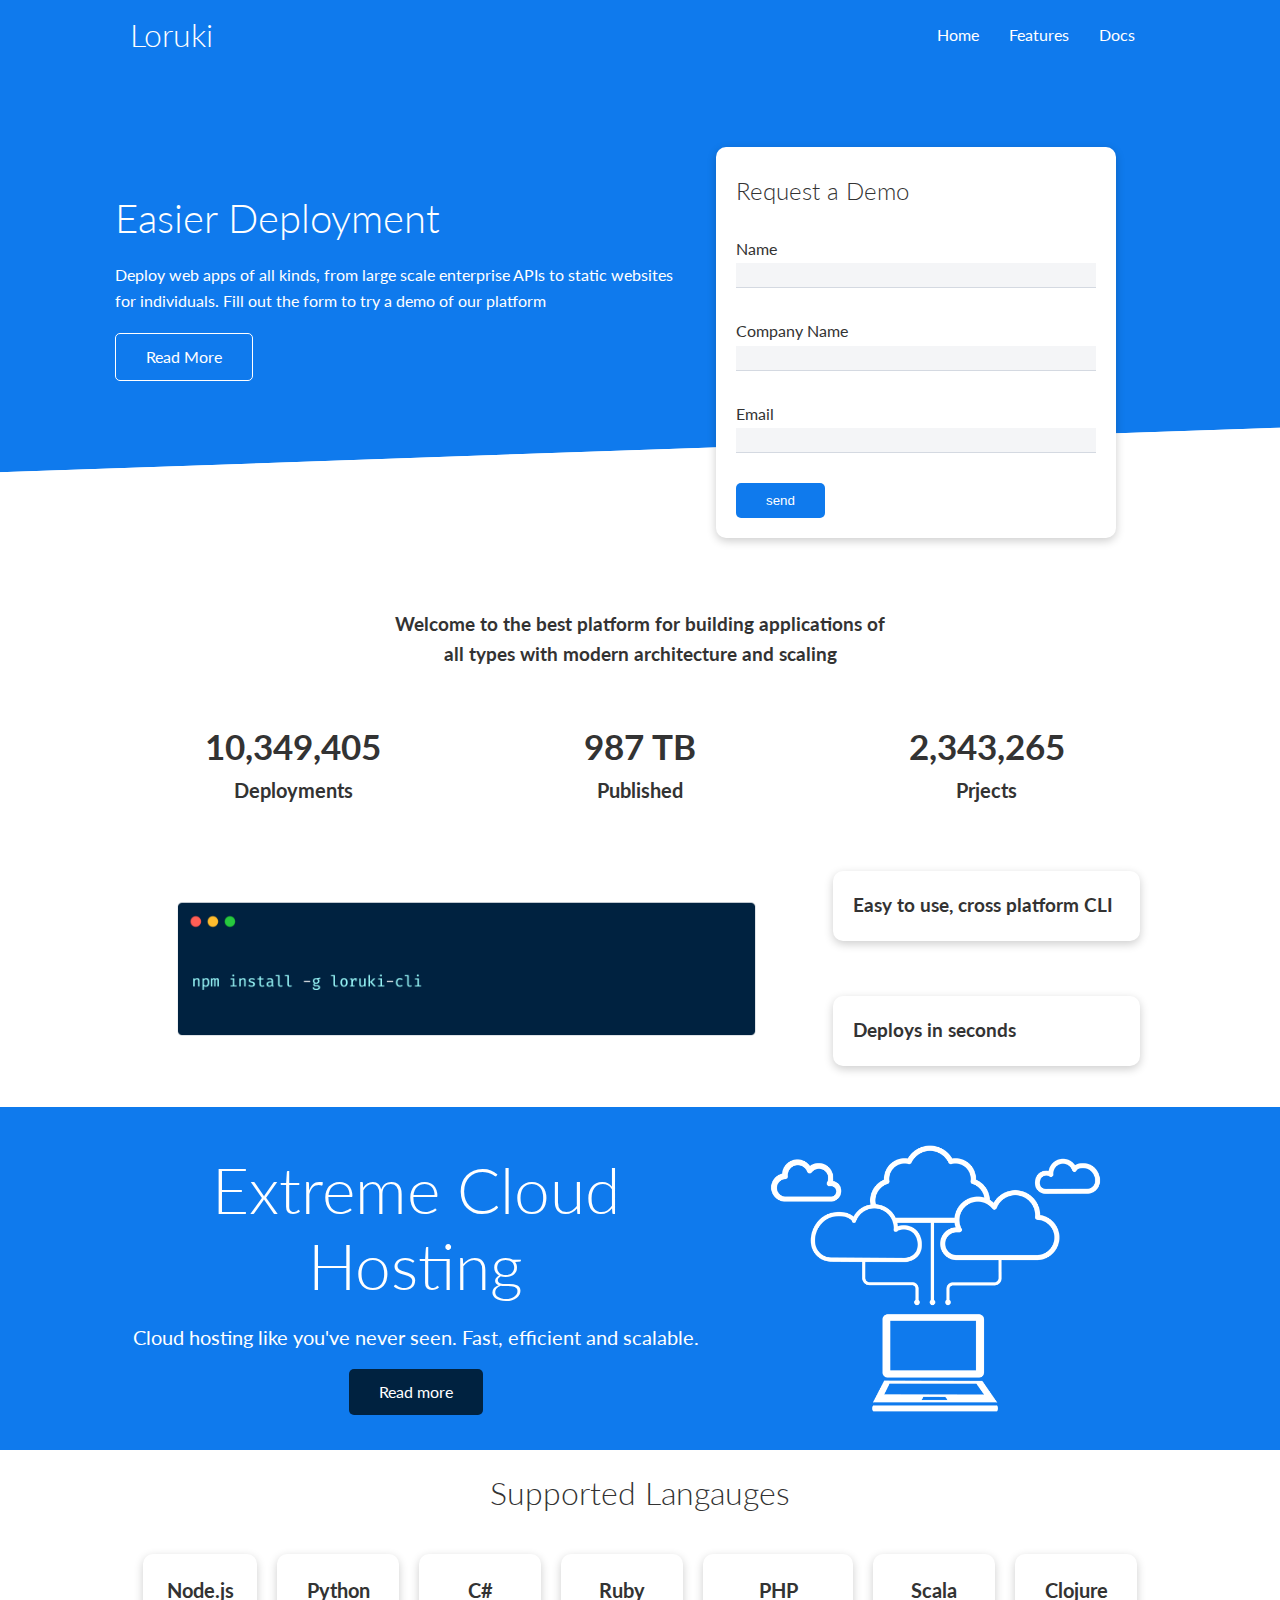
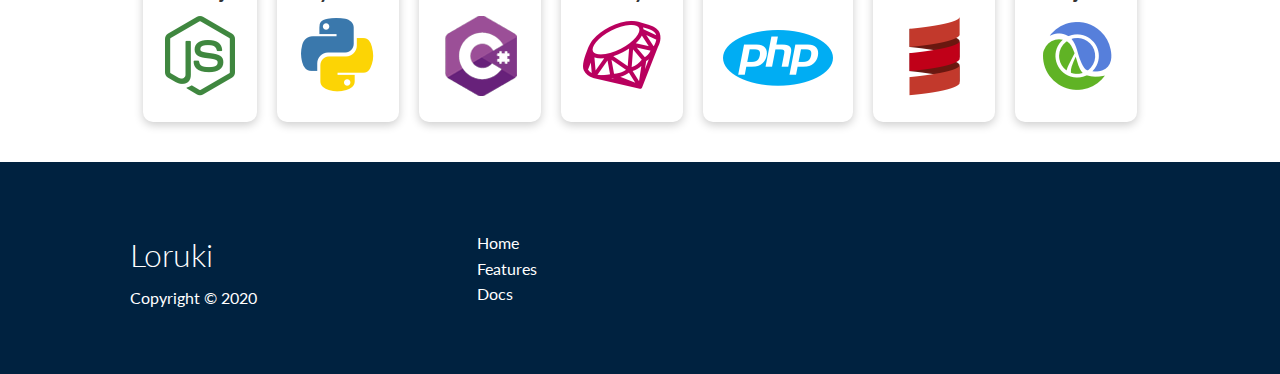
==== tut02 - Build Responsive Website/loruki-website/index.html @ 459d168e "Renamed a folder. Stopped at @1:16:18 in video" ====
<!DOCTYPE html>
<html lang="en">
<head>
    <meta charset="UTF-8">
    <meta http-equiv="X-UA-Compatible" content="IE=edge">
    <meta name="viewport" content="width=device-width, initial-scale=1.0">
    <link rel="stylesheet" href="https://cdnjs.cloudflare.com/ajax/libs/font-awesome/6.1.1/css/all.min.css" integrity="sha512-KfkfwYDsLkIlwQp6LFnl8zNdLGxu9YAA1QvwINks4PhcElQSvqcyVLLD9aMhXd13uQjoXtEKNosOWaZqXgel0g==" crossorigin="anonymous" referrerpolicy="no-referrer" />
    <link rel="stylesheet" href="css/main.css">
    <title>Loruki | Cloud Hosting For Everyone</title>
</head>
<body>
    <!-- Navbar -->
    <div class="navbar">
        <div class="container flex">
            <h1 class="logo">Loruki</h1>
            <nav>
                <ul>
                    <li><a href="index.html">Home</a></li>
                    <li><a href="features.html">Features</a></li>
                    <li><a href="docs.html">Docs</a></li>
                </ul>
            </nav>
        </div>
    </div>
    <section class="showcase">
        <div class="container grid">
            <div class="showcase-text">
                <h1>Easier Deployment</h1>
                <p>Deploy web apps of all kinds, from large scale enterprise APIs to static websites for individuals. Fill out the form to try a demo of our platform</p>
                <a href="features.html" class="btn btn-outline">Read More</a>
            </div>
            <div class="showcase-form card">
                <h2>Request a Demo</h2>
                <form>
                    <div class="form-control">
                        <label for="name">Name</label>
                        <input type="text" name="name" id="name"  required>
                    </div>
                    <div class="form-control">
                        <label for="company">Company Name</label>
                        <input type="text" name="company" id="company" required>
                    </div>
                    <div class="form-control">
                        <label for="email">Email</label>
                        <input type="email" name="email" id="email" required>
                    </div>
                    <input type="submit" value="send" class="btn btn-primary">
                </form>
            </div>
        </div>
    </section>

    <section class="stats">
        <div class="container">
            <h3 class="stats-heading text-center my-1">
                Welcome to the best platform for building applications of all types with modern architecture and scaling
            </h3>
            
            <div class="grid grid-3 text-center my-4">
                <div>
                    <i class="fas fa-server fa-3x"></i>
                    <h3>10,349,405</h3>
                    <p class="text-secondary">Deployments</p>
                </div>
                <div>
                    <i class="fas fa-upload fa-3x"></i>
                    <h3>987 TB</h3>
                    <p class="text-secondary">Published</p>
                </div>
                <div>
                    <i class="fas fa-project-diagram fa-3x"></i>
                    <h3>2,343,265</h3>
                    <p class="text-secondary">Prjects</p>
                </div>
            </div>
        </div>
    </section>
    
    <!-- Cli -->
    <section class="cli">
        <div class="container grid">
            <img src="images/cli.png" alt="Image of npm installing loruki cli globally">
            <div class="card">
                <h3>Easy to use, cross platform CLI</h3>
            </div>
            <div class="card">
                <h3>Deploys in seconds</h3>
            </div>
        </div>
    </section>
    
    <!-- Cloud -->
    <section class="cloud bg-primary my-2 py-2">
        <div class="container grid">
            <div class="text-center">
                <h2 class="lg">Extreme Cloud Hosting</h2>
                <p class="lead my-1">Cloud hosting like you've never seen. Fast, efficient and scalable.</p>
                <a href="features.html" class="btn btn-dark">Read more</a>
            </div>
            <img src="images/cloud.png" alt="Images of clouds with lines leading to a laptop">
        </div>
    </section>

    <!-- Langauges -->
    <section class="languages">
        <h2 class="md text-center my-2">
            Supported Langauges
        </h2>
        <div class="container flex">
            <div class="card">
                <h4>Node.js</h4>
                <img src="images/logos/node.png" alt="">
            </div>
            <div class="card">
                <h4>Python</h4>
                <img src="images/logos/python.png" alt="">
              </div>
              <div class="card">
                <h4>C#</h4>
                <img src="images/logos/csharp.png" alt="">
              </div>
              <div class="card">
                <h4>Ruby</h4>
                <img src="images/logos/ruby.png" alt="">
              </div>
              <div class="card">
                <h4>PHP</h4>
                <img src="images/logos/php.png" alt="">
              </div>
              <div class="card">
                <h4>Scala</h4>
                <img src="images/logos/scala.png" alt="">
              </div>
              <div class="card">
                <h4>Clojure</h4>
                <img src="images/logos/clojure.png" alt="">
              </div>
        </div>
    </section>
    
    <!-- Footer -->
    <footer class="footer bg-dark py-5">
        <div class="container grid grid-3">
            <div>
                <h1>Loruki</h1>
                <p>Copyright &copy; 2020</p>
            </div>
            <nav>
                <ul>
                    <li><a href="index.html">Home</a></li>
                    <li><a href="features.html">Features</a></li>
                    <li><a href="docs.html">Docs</a></li>
                </ul>
            </nav>
            <div class="social">
                <a href="#"><i class="fab fa-github fz-2x"></i></a>
                <a href="#"><i class="fab fa-facebook fa-2x"></i></a>
                <a href="#"><i class="fab fa-instagram fa-2x"></i></a>
                <a href="#"><i class="fab fa-twitter fa-2x"></i></a>
            </div>
        </div>
    </footer>
</body>
</html>
---- tut02 - Build Responsive Website/loruki-website/css/main.css ----
/* Utilities*/
@import url("https://fonts.googleapis.com/css2?family=Lato:wght@300&family=Roboto:ital,wght@0,300;0,700;1,300;1,700&display=swap");
.container {
  max-width: 1100px;
  margin: 0 auto;
  overflow: auto;
  padding: 0 40px;
}

.flex {
  display: flex;
  justify-content: center;
  align-items: center;
  height: 100%;
}

.grid {
  display: grid;
  grid-template-columns: repeat(2, 1fr);
  gap: 20px;
  justify-content: center;
  align-items: center;
  height: 100%;
}

.grid-3 {
  grid-template-columns: repeat(3, 1fr);
}

.card {
  color: #333;
  background-color: #fff;
  border-radius: 10px;
  box-shadow: 0 3px 10px rgba(0, 0, 0, 0.2);
  padding: 20px;
  margin: 10px;
}

.btn {
  display: inline-block;
  padding: 10px 30px;
  cursor: pointer;
  background: #0f7aed;
  color: #fff;
  border: none;
  border-radius: 5px;
}
.btn:hover {
  transform: scale(0.98);
}

.btn-outline {
  background-color: transparent;
  border: 1px white solid;
}
.btn-outline a {
  color: #fff;
}

/* Backgrounds & Colored Buttons*/
.bg-primary, .btn-primary {
  background-color: #0f7aed;
  color: #fff;
}
.bg-primary a, .btn-primary a {
  color: #fff;
}

.bg-secondary, .btn-secondary {
  background-color: #1c3fa8;
  color: #fff;
}
.bg-secondary a, .btn-secondary a {
  color: #fff;
}

.bg-light, .btn-light {
  background-color: #f4f4f4;
  color: #333;
}
.bg-light a, .btn-light a {
  color: #333;
}

.bg-dark, .btn-dark {
  background-color: #002240;
  color: #fff;
}
.bg-dark a, .btn-dark a {
  color: #fff;
}

/* Text sizes*/
.lead {
  font-size: 20px;
}

.sm {
  font-size: 1rem;
}

.md {
  font-size: 2rem;
}

.lg {
  font-size: 4rem;
}

.xl {
  font-size: 3rem;
}

.text-center {
  text-align: center;
}

/* Margins */
.m-1 {
  margin: 1rem;
}

.m-2 {
  margin: 1.5rem;
}

.m-3 {
  margin: 2rem;
}

.m-4 {
  margin: 3rem;
}

.m-5 {
  margin: 4rem;
}

.my-1 {
  margin: 1rem 0;
}

.my-2 {
  margin: 1.5rem 0;
}

.my-3 {
  margin: 2rem 0;
}

.my-4 {
  margin: 3rem 0;
}

.my-5 {
  margin: 4rem 0;
}

/* Padding */
.p-1 {
  padding: 1rem;
}

.p-2 {
  padding: 1.5rem;
}

.p-3 {
  padding: 2rem;
}

.p-4 {
  padding: 3rem;
}

.p-5 {
  padding: 4rem;
}

.py-1 {
  padding: 1rem 0;
}

.py-2 {
  padding: 1.5rem 0;
}

.py-3 {
  padding: 2rem 0;
}

.py-4 {
  padding: 3rem 0;
}

.py-5 {
  padding: 4rem 0;
}

* {
  box-sizing: border-box;
  padding: 0;
  margin: 0;
}

body {
  font-family: "Lato", sans-serif;
  color: #333;
  line-height: 1.6;
}

ul {
  list-style-type: none;
}

a {
  text-decoration: none;
  color: #333;
}

h1, h2 {
  font-weight: 300;
  line-height: 1.2;
  margin: 10px 0;
}

img {
  width: 100%;
}

/* Navbar */
.navbar {
  background-color: #0f7aed;
  color: #fff;
  height: 70px;
}
.navbar .flex {
  justify-content: space-between;
}
.navbar ul {
  display: flex;
}
.navbar a {
  color: white;
  padding: 10px;
  margin: 0 5px;
}
.navbar a:hover {
  border-bottom: 2px #fff solid;
}

/* Showcase */
.showcase {
  height: 425px;
  background-color: #0f7aed;
  color: #fff;
  position: relative;
}
.showcase::before, .showcase::after {
  content: "";
  position: absolute;
  height: 115px;
  bottom: -70px;
  right: 0;
  left: 0;
  background-color: white;
  transform: skewY(-2deg);
  -webkit-transform: skewY(-2deg);
  -moz-transform: skewY(-2deg);
  -ms-transform: skewY(-2deg);
}
.showcase h1 {
  font-size: 40px;
}
.showcase p {
  margin: 20px 0;
}
.showcase .grid {
  grid-template-columns: 55% 45%;
  gap: 30px;
  overflow: visible;
}

.showcase-form {
  position: relative;
  top: 60px;
  width: 400px;
  z-index: 100;
}
.showcase-form .form-control {
  margin: 30px 0;
}
.showcase-form label {
  font-size: 16px;
}
.showcase-form input[type=text], .showcase-form input[type=email] {
  border: none;
  background: rgba(180, 190, 203, 0.15);
  border-bottom: 1px solid rgba(180, 190, 203, 0.5);
  width: 100%;
  padding: 3px;
  font-size: 16px;
}
.showcase-form input[type=text]:focus, .showcase-form input[type=email]:focus {
  outline: none;
}

/* Stats */
.stats {
  padding-top: 115px;
}
.stats .grid h3 {
  font-size: 35px;
}
.stats .grid p {
  font-size: 20px;
  font-weight: bold;
}

.stats-heading {
  max-width: 500px;
  margin: auto;
}

/*Cli*/
.cli .grid > *:first-child {
  grid-column: 1/span 2;
  grid-row: 1/span 2;
}
.cli .grid {
  grid-template-columns: repeat(3, 1fr);
  grid-template-rows: repeat(2, 1fr);
}

/* Clouds */
.cloud .grid {
  grid-template-columns: 4fr 3fr;
}

/* Languages */
.languages .card {
  text-align: center;
  margin: 18px 10px 40px;
  transition: transform 0.2s ease-in;
}
.languages .card h4 {
  font-size: 20px;
  margin-bottom: 10px;
}
.languages .card:hover {
  transform: translateY(-15px);
}
.languages .flex {
  flex-wrap: wrap;
}

/* Footer */
.footer .social a {
  margin: 0 10px;
}

/* Tablets and Under*/
/* Mobile*/
@media (max-width: 500px) {
  .navbar {
    height: 110px;
  }
  .navbar .flex {
    flex-direction: column;
  }
  .navbar ul {
    padding: 10px;
  }
}/*# sourceMappingURL=main.css.map */
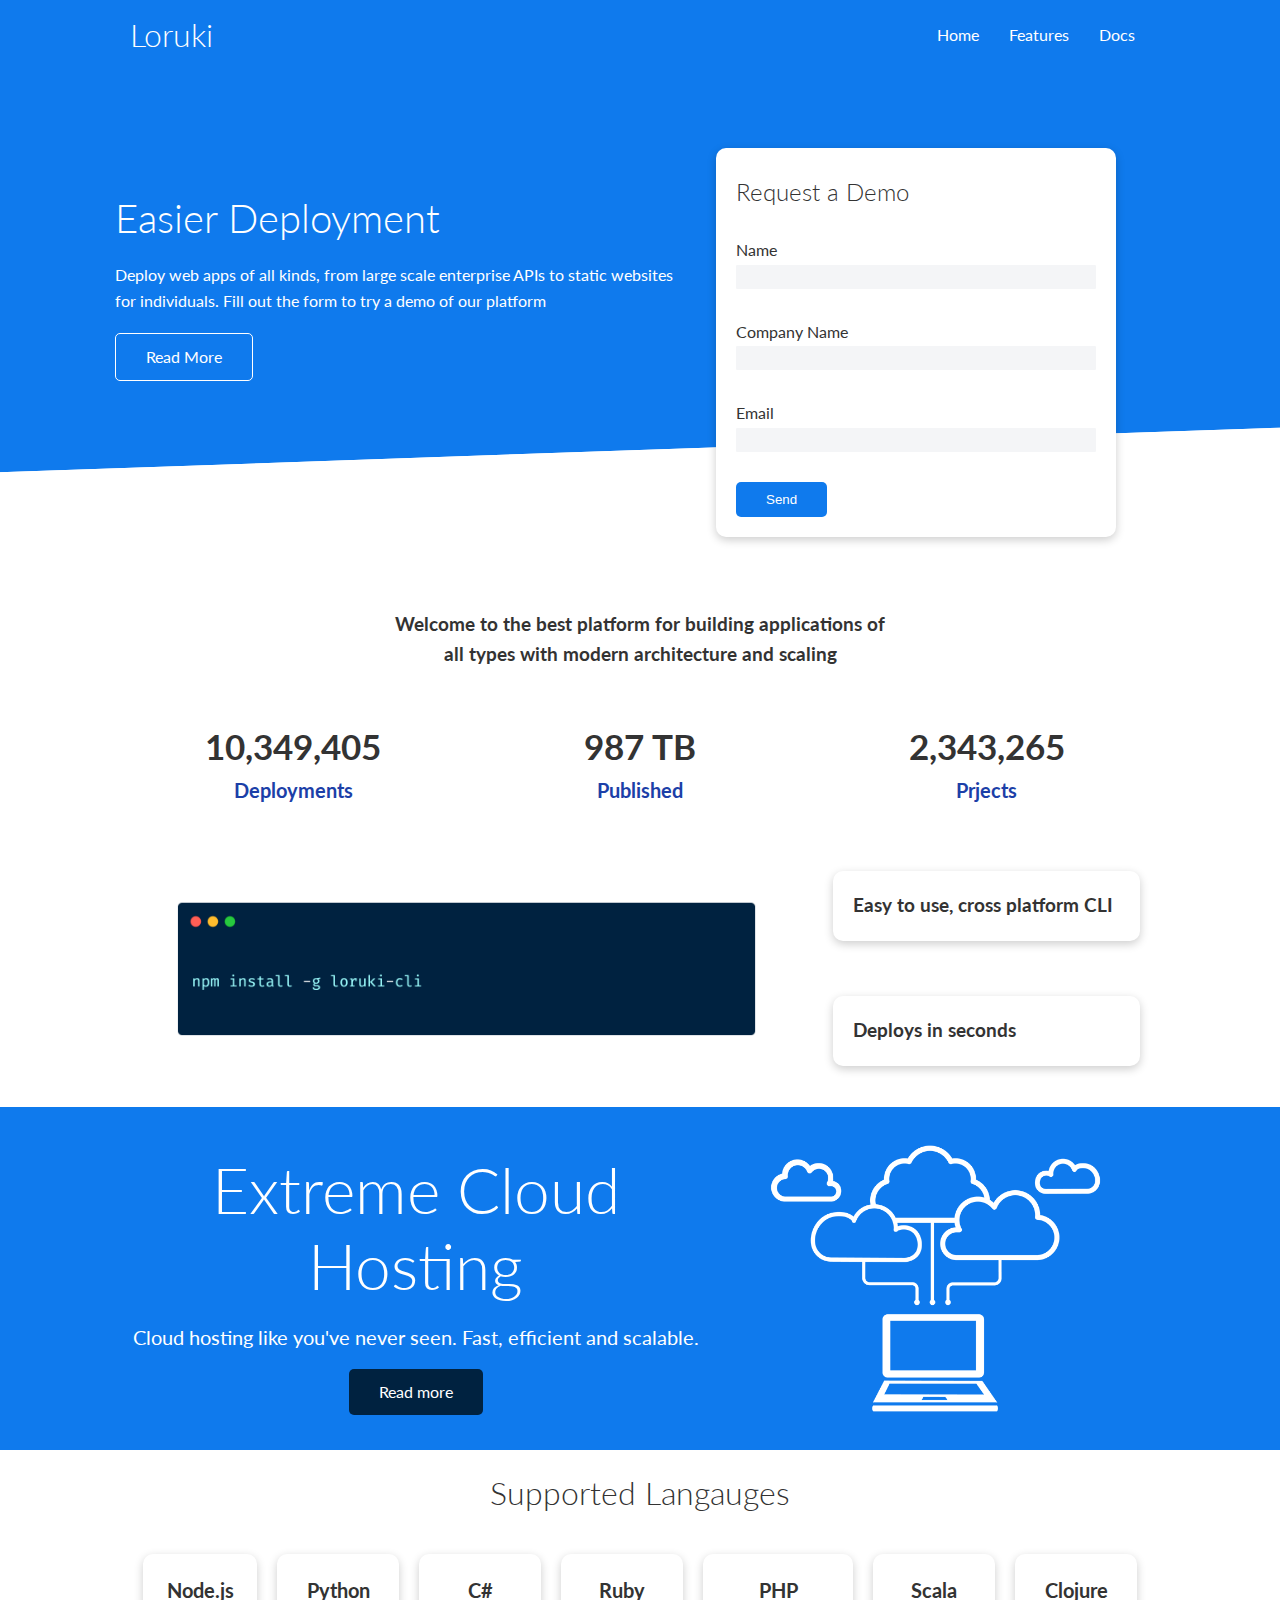
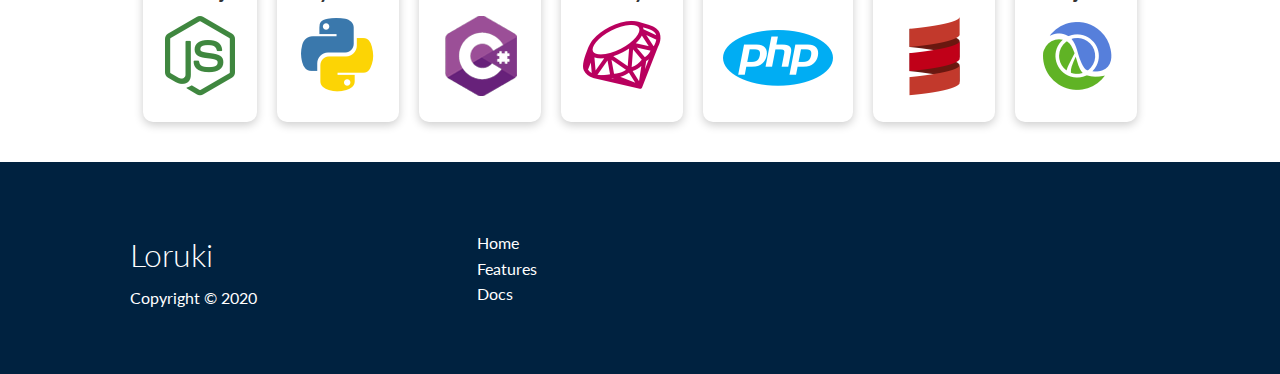
==== commit cae56220: "Fin. Did not do deployment part" ====
--- a/tut02 - Build Responsive Website/loruki-website/index.html
+++ b/tut02 - Build Responsive Website/loruki-website/index.html
@@ -22,6 +22,8 @@
             </nav>
         </div>
     </div>
+    
+    <!-- Showcase -->
     <section class="showcase">
         <div class="container grid">
             <div class="showcase-text">
@@ -44,12 +46,13 @@
                         <label for="email">Email</label>
                         <input type="email" name="email" id="email" required>
                     </div>
-                    <input type="submit" value="send" class="btn btn-primary">
+                    <input type="submit" value="Send" class="btn btn-primary">
                 </form>
             </div>
         </div>
     </section>
-
+    
+    <!-- Stats -->
     <section class="stats">
         <div class="container">
             <h3 class="stats-heading text-center my-1">
@@ -153,7 +156,7 @@
                 </ul>
             </nav>
             <div class="social">
-                <a href="#"><i class="fab fa-github fz-2x"></i></a>
+                <a href="#"><i class="fab fa-github fa-2x"></i></a>
                 <a href="#"><i class="fab fa-facebook fa-2x"></i></a>
                 <a href="#"><i class="fab fa-instagram fa-2x"></i></a>
                 <a href="#"><i class="fab fa-twitter fa-2x"></i></a>
--- a/tut02 - Build Responsive Website/loruki-website/css/main.css
+++ b/tut02 - Build Responsive Website/loruki-website/css/main.css
@@ -78,9 +78,6 @@
   background-color: #f4f4f4;
   color: #333;
 }
-.bg-light a, .btn-light a {
-  color: #333;
-}
 
 .bg-dark, .btn-dark {
   background-color: #002240;
@@ -88,6 +85,23 @@
 }
 .bg-dark a, .btn-dark a {
   color: #fff;
+}
+
+/* Text Colors*/
+.text-primary {
+  color: #0f7aed;
+}
+
+.text-secondary {
+  color: #1c3fa8;
+}
+
+.text-light {
+  color: #f4f4f4;
+}
+
+.text-dark {
+  color: #002240;
 }
 
 /* Text sizes*/
@@ -195,6 +209,27 @@
 
 .py-5 {
   padding: 4rem 0;
+}
+
+/* Alerts */
+.alert {
+  background-color: #f4f4f4;
+  padding: 10px 20px;
+  margin: 15px 0;
+  font-weight: bold;
+}
+.alert i {
+  margin-right: 10px;
+}
+
+.alert-success {
+  background-color: #5cb85c;
+  color: #f4f4f4;
+}
+
+.alert-error {
+  background-color: #d9534f;
+  color: #f4f4f4;
 }
 
 * {
@@ -226,6 +261,12 @@
 
 img {
   width: 100%;
+}
+
+code, pre {
+  background: #333;
+  color: #fff;
+  padding: 10px;
 }
 
 /* Navbar */
@@ -281,11 +322,18 @@
   overflow: visible;
 }
 
+.showcase-text {
+  -webkit-animation: slideInFromLeft 1s ease-in;
+          animation: slideInFromLeft 1s ease-in;
+}
+
 .showcase-form {
   position: relative;
   top: 60px;
   width: 400px;
   z-index: 100;
+  -webkit-animation: slideInFromRight 1s ease-in;
+          animation: slideInFromRight 1s ease-in;
 }
 .showcase-form .form-control {
   margin: 30px 0;
@@ -296,10 +344,10 @@
 .showcase-form input[type=text], .showcase-form input[type=email] {
   border: none;
   background: rgba(180, 190, 203, 0.15);
-  border-bottom: 1px solid rgba(180, 190, 203, 0.5);
   width: 100%;
   padding: 3px;
   font-size: 16px;
+  border-radius: 1px;
 }
 .showcase-form input[type=text]:focus, .showcase-form input[type=email]:focus {
   outline: none;
@@ -308,6 +356,8 @@
 /* Stats */
 .stats {
   padding-top: 115px;
+  -webkit-animation: slideInFromBottom 1s ease-in;
+          animation: slideInFromBottom 1s ease-in;
 }
 .stats .grid h3 {
   font-size: 35px;
@@ -354,12 +404,174 @@
   flex-wrap: wrap;
 }
 
+/* Feature Head */
+.features-head img,
+.docs-head img {
+  width: 200px;
+  justify-self: flex-end;
+}
+
+.features-sub-head img {
+  width: 300px;
+  justify-self: flex-end;
+}
+
+.features-main .card > i {
+  margin-right: 20px;
+}
+
+.features-main .grid {
+  padding: 30px;
+}
+.features-main .grid > :first-child {
+  grid-column: 1/span 3;
+}
+.features-main .grid > :nth-child(2) {
+  grid-column: 1/span 2;
+  grid-row: 2;
+}
+
+/* Docs*/
+.docs-main h3 {
+  margin: 20px 0;
+}
+.docs-main .grid {
+  grid-template-columns: 1fr 2fr;
+  align-items: flex-start;
+}
+.docs-main nav li {
+  font-size: 17px;
+  padding-bottom: 5px;
+  margin-bottom: 5px;
+  border-bottom: 1px solid #ccc;
+}
+.docs-main a:hover {
+  font-weight: bold;
+}
+
 /* Footer */
 .footer .social a {
   margin: 0 10px;
 }
 
+/* Animations*/
+@-webkit-keyframes slideInFromLeft {
+  0% {
+    transform: translateX(-100%);
+  }
+  100% {
+    transform: translateX(0);
+  }
+}
+@keyframes slideInFromLeft {
+  0% {
+    transform: translateX(-100%);
+  }
+  100% {
+    transform: translateX(0);
+  }
+}
+@-webkit-keyframes slideInFromRight {
+  0% {
+    transform: translateX(100%);
+  }
+  100% {
+    transform: translateX(0);
+  }
+}
+@keyframes slideInFromRight {
+  0% {
+    transform: translateX(100%);
+  }
+  100% {
+    transform: translateX(0);
+  }
+}
+@-webkit-keyframes slideInFromTop {
+  0% {
+    transform: translateY(-100%);
+  }
+  100% {
+    transform: translateX(0);
+  }
+}
+@keyframes slideInFromTop {
+  0% {
+    transform: translateY(-100%);
+  }
+  100% {
+    transform: translateX(0);
+  }
+}
+@-webkit-keyframes slideInFromBottom {
+  0% {
+    transform: translateY(100%);
+  }
+  100% {
+    transform: translateX(0);
+  }
+}
+@keyframes slideInFromBottom {
+  0% {
+    transform: translateY(100%);
+  }
+  100% {
+    transform: translateX(0);
+  }
+}
 /* Tablets and Under*/
+@media (max-width: 768px) {
+  .grid,
+.showcase .grid,
+.stats .grid,
+.cli .grid,
+.cloud .grid,
+.features-main .grid,
+.docs-main .grid {
+    grid-template-columns: 1fr;
+    grid-template-rows: 1fr;
+  }
+
+  .showcase {
+    height: auto;
+  }
+
+  .showcase-text {
+    text-align: center;
+    margin-top: 40px;
+    -webkit-animation: slideInFromTop 1s ease-in;
+            animation: slideInFromTop 1s ease-in;
+  }
+
+  .showcase-form {
+    justify-self: center;
+    margin: auto;
+    -webkit-animation: slideInFromBottom 1s ease-in;
+            animation: slideInFromBottom 1s ease-in;
+  }
+
+  .cli .grid > *:first-child {
+    grid-column: 1;
+    grid-row: 1;
+  }
+
+  .features-head,
+.docs-head,
+.features-sub-head {
+    text-align: center;
+  }
+
+  .docs-head img,
+.features-head img,
+.features-sub-head img {
+    justify-self: center;
+  }
+
+  .features-main .grid > :first-child,
+.features-main .grid > :nth-child(2) {
+    grid-column: 1;
+  }
+}
 /* Mobile*/
 @media (max-width: 500px) {
   .navbar {
@@ -370,5 +582,6 @@
   }
   .navbar ul {
     padding: 10px;
+    background-color: rgba(0, 0, 0, 0.1);
   }
 }/*# sourceMappingURL=main.css.map */